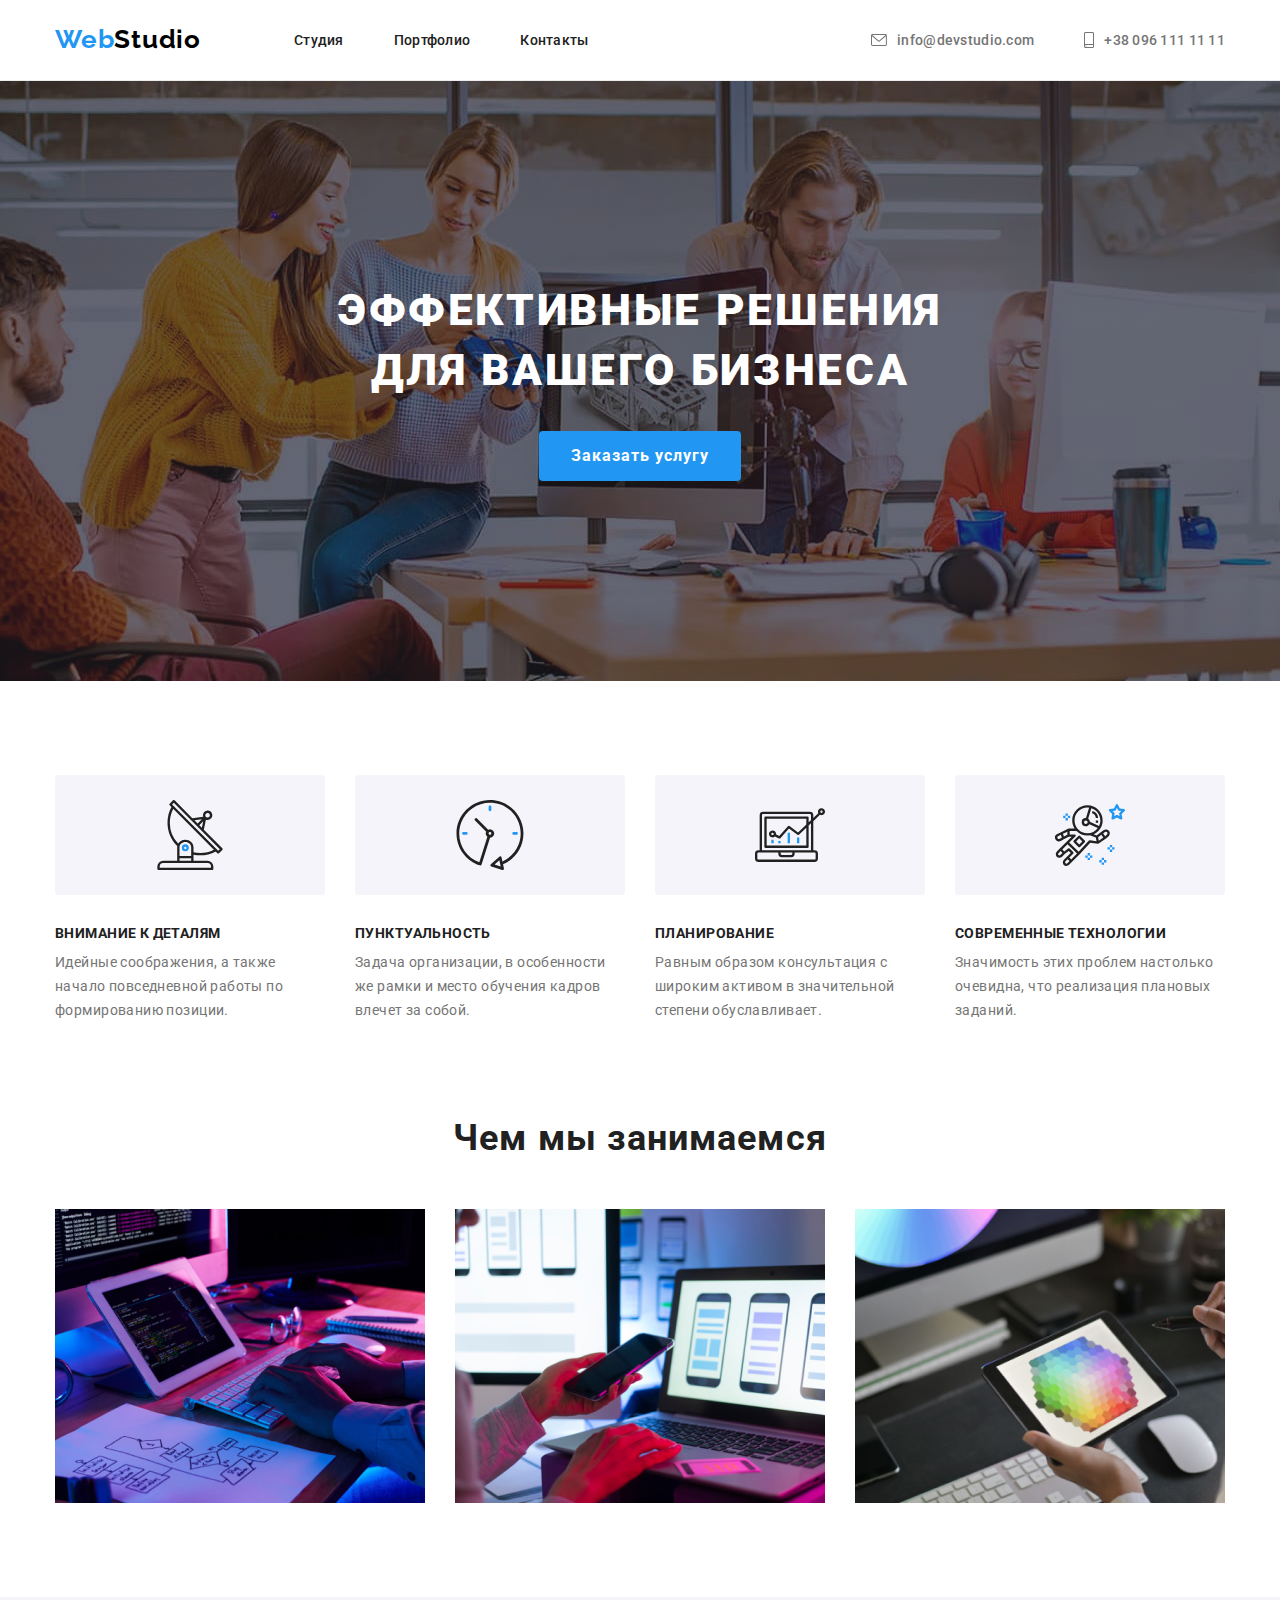
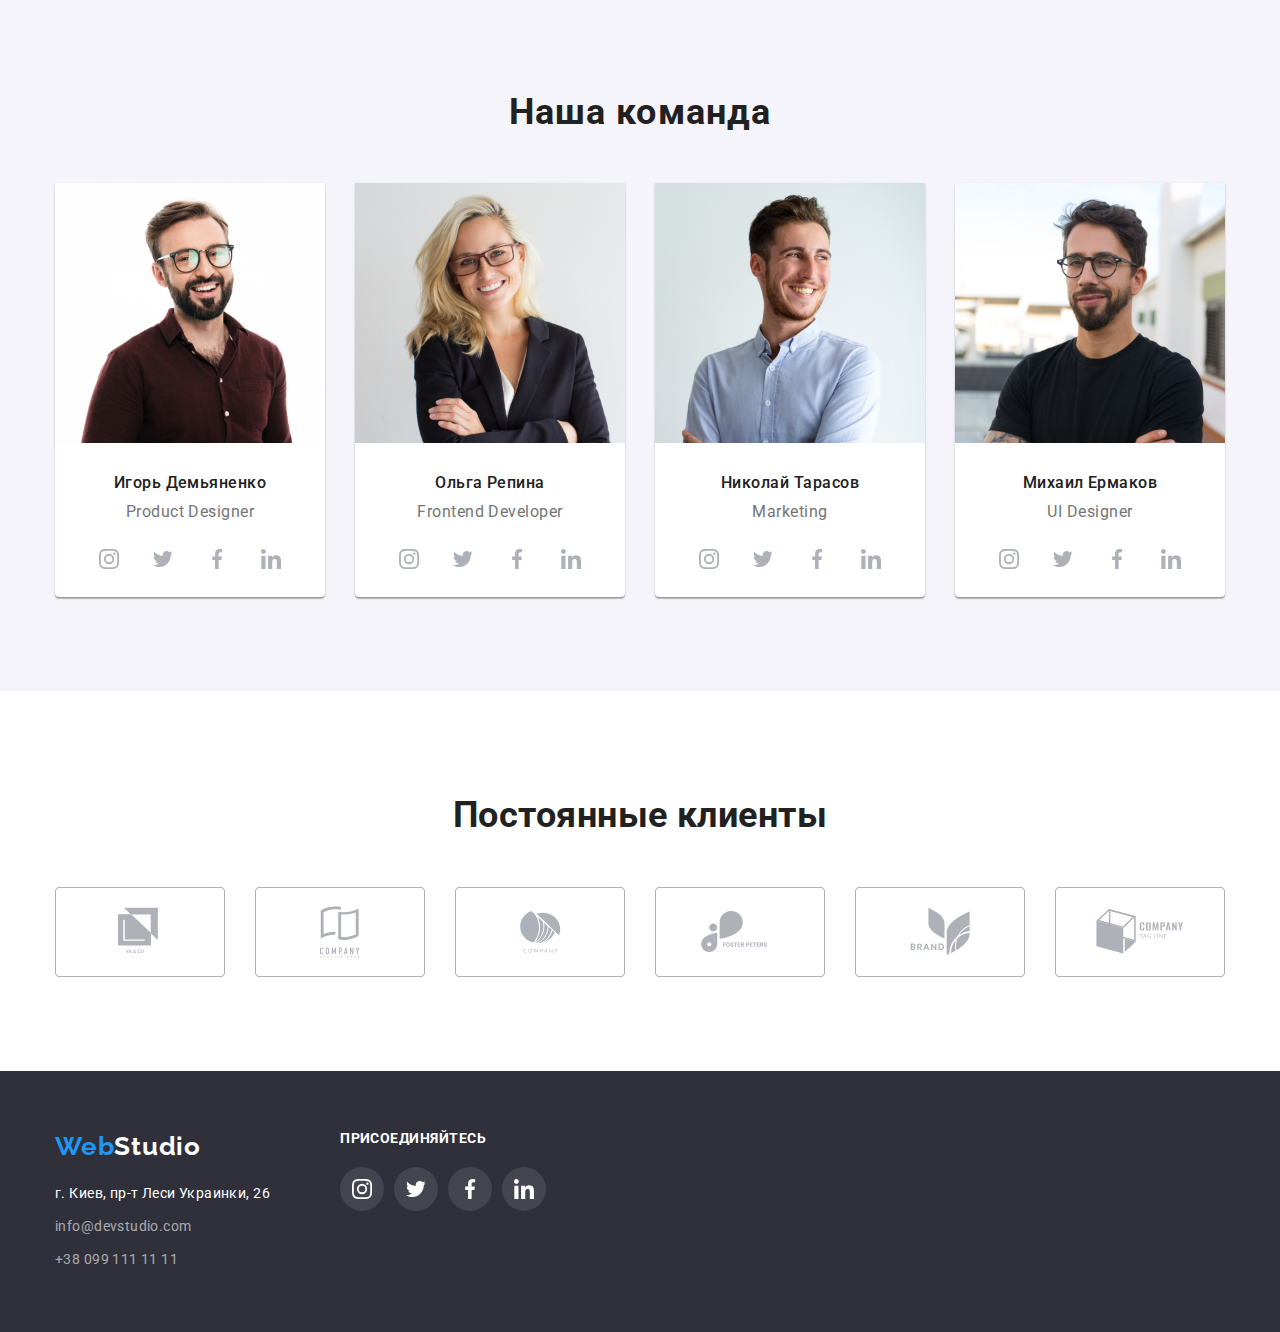
==== index.html @ 78720790 "копирует дз" ====
<!DOCTYPE html>
<html lang="ru">

<head>
    <meta charset="UTF-8">
    <meta name="viewport" content="width=device-width, initial-scale=1.0">
    <title>WebStudio</title>
    <link rel="stylesheet" href="https://cdnjs.cloudflare.com/ajax/libs/modern-normalize/1.0.0/modern-normalize.min.css"
        integrity="sha512-ISS7cAi1PEhQ8jnbJpJZMd29NlhNj4AWYyLOSp2CE/CsHxTCu+r+t0D2yoJudVrd0/8fTVPUVDzY5Tvli75u/g=="
        crossorigin="anonymous" />
    <link rel="preconnect" href="https://fonts.gstatic.com">
    <link
        href="https://fonts.googleapis.com/css2?family=Raleway:wght@700&family=Roboto:wght@400;500;700;900&display=swap"
        rel="stylesheet">
    <link rel="stylesheet" href="https://cdnjs.cloudflare.com/ajax/libs/modern-normalize/1.0.0/modern-normalize.min.css" />
    <link rel="stylesheet" href="./css/styles.css">
</head>

<body>
    <header class="header">
        <div class="container">
            <nav class="navigation">
                <a class="heder-logo-text" href="./index.html" lang="en">Web<span class="logo-black">Studio</span></a>
                    <ul class="navigation-list">
                        <li class="navigation-list-item">
                            <a class="navigation-list-link" href="./index.html">Студия</a>
                        </li>
                        <li class="navigation-list-item">
                            <a class="navigation-list-link" href="./portfolio.html">Портфолио</a>
                        </li>
                        <li class="navigation-list-item">
                            <a class="navigation-list-link" href="#">Контакты</a>
                        </li>
                    </ul>
            </nav>
                <address class="address">
                    <a class="adress-mail-link" href="mailto:info@devstudio.com">
                        <svg class="info-icon-mail"><use href="./img/sprite.svg#icon-mail"></use></svg>info@devstudio.com
                    </a>

                    <a class="adress-phone-link" href="tel:+380961111111">
                        <svg class="info-icon-phone"><use href="./img/sprite.svg#icon-phone"></use></svg>+38 096 111 11 11
                    </a>
                </address>
        </div>
    </header>

    <main>
        <!--HERO-->
        <div>
            <section class="hero">
                <div class="main-hero">
                    <h1 class="main-hero-title">Эффективные решения<br>для вашего бизнеса</h1>
                    <button class="main-hero-modal-btn" type="button">Заказать услугу</button>
                </div>
            </section>
        </div>
        <!--Basic tricks-->
        <section class="basic-tricks">
            <div class="container">                                                           
                <ul class="basic-tricks-list">
                    <li class="basic-tricks-item ">
                        <div class="icon-division">
                            <svg width="70" height="70" class="icon-svg">
                                <use href="./img/sprite.svg#icon-antenna"></use>
                            </svg>
                        </div>                                   
                        <h3 class="basic-tricks-title">Внимание к деталям</h3>
                        <p class="basic-tricks-text">Идейные соображения, а также начало повседневной работы по формированию позиции.</p>
                    </li>
                    <li class="basic-tricks-item">
                        <div class="icon-division">
                            <svg width="70" height="70" class="icon-svg">
                                <use href="./img/sprite.svg#icon-clock"></use>
                            </svg>
                        </div>
                        <h3 class="basic-tricks-title">Пунктуальность</h3>
                        <p class="basic-tricks-text">Задача организации, в особенности же рамки и место обучения кадров влечет за собой.</p>
                    </li>
                    <li class="basic-tricks-item">
                        <div class="icon-division">
                            <svg width="70" height="70" class="icon-svg">
                                <use href="./img/sprite.svg#icon-diagram"></use>
                            </svg>
                        </div>
                        <h3 class="basic-tricks-title">Планирование</h3>
                        <p class="basic-tricks-text">Равным образом консультация с широким активом в значительной степени обуславливает.</p>
                    </li>
                    <li class="basic-tricks-item">
                        <div class="icon-division">
                            <svg width="70" height="70" class="icon-svg">
                                <use href="./img/sprite.svg#icon-astronaut"></use>
                            </svg>
                        </div>
                        <h3 class="basic-tricks-title">Современные технологии</h3>
                        <p class="basic-tricks-text">Значимость этих проблем настолько очевидна, что реализация плановых заданий.</p>
                    </li>
                </ul>
            </div>
        </section>

        <!--What we do-->
        <section class="what-we-do">
            <div class="container">
                <h2 class="what-we-do-title">Чем мы занимаемся</h2>
                <ul class="what-we-do-list">
                    <li class="what-we-do-img">
                        <a href="" target="blank">
                            <img src="./what-we-do/img.jpg" alt="Верстает" width="370" height="294">
                        </a>
                    </li>
                    <li class="what-we-do-img">
                        <a href="" target="blank">
                            <img src="./what-we-do/img-1.jpg" alt="Тестирует" width="370" height="294">
                        </a>
                    </li>
                    <li class="what-we-do-img">
                        <a href="" target="blank">
                            <img src="./what-we-do/img-2.jpg" alt="Усовершенствует" width="370" height="294">
                        </a>
                    </li>
                </ul>
            </div>
        </section>

        <!--our team-->
        <section class="our-team">
            <div class="container">
                <h2 class="our-team-title">Наша команда</h2>
                <ul class="our-team-list">
                    <li class="our-team-photo">
                        <a href="" class="team-link">
                            <img src="./team/img.jpg" alt="Игорь Демьяненко" width="270" height="260">
                            <h3 class="our-team-photo-title">Игорь Демьяненко</h3>
                            <p class="our-team-text" lang="en">Product Designer</p>
                            <ul class="social-list">
                                <li class="social-item">
                                    <a href="" class="link-network">
                                        <svg class="icon-network">
                                            <use href="./img/sprite.svg#icon-instagram"></use>
                                        </svg>
                                    </a>
                                </li>
                                <li class="social-item">
                                    <a href="" class="link-network">
                                        <svg class="icon-network">
                                            <use href="./img/sprite.svg#icon-twitter"></use>
                                        </svg>
                                    </a>
                                </li>
                                <li class="social-item">
                                    <a href="" class="link-network">
                                        <svg class="icon-network">
                                            <use href="./img/sprite.svg#icon-facebook"></use>
                                        </svg>
                                    </a>
                                </li>
                                <li class="social-item">
                                    <a href="" class="link-network">
                                        <svg class="icon-network">
                                            <use href="./img/sprite.svg#icon-linkedin"></use>
                                        </svg>
                                    </a>
                                </li>
                            </ul>
                        </a>
                                                               
                    <li class="our-team-photo">
                        <a href="" class="team-link">
                            <img src="./team/img-1.jpg" alt="Ольга Репина" width="270" height="260">
                            <h3 class="our-team-photo-title">Ольга Репина</h3>
                            <p class="our-team-text" lang="en">Frontend Developer</p>
                            <ul class="social-list">
                                <li class="social-item">
                                    <a href="" class="link-network">
                                        <svg class="icon-network">
                                            <use href="./img/sprite.svg#icon-instagram"></use>
                                        </svg>
                                    </a>
                                </li>
                                <li class="social-item">
                                    <a href="" class="link-network">
                                        <svg class="icon-network">
                                            <use href="./img/sprite.svg#icon-twitter"></use>
                                        </svg>
                                    </a>
                                </li>
                                <li class="social-item">
                                    <a href="" class="link-network">
                                        <svg class="icon-network">
                                            <use href="./img/sprite.svg#icon-facebook"></use>
                                        </svg>
                                    </a>
                                </li>
                                <li class="social-item">
                                    <a href="" class="link-network">
                                        <svg class="icon-network">
                                            <use href="./img/sprite.svg#icon-linkedin"></use>
                                        </svg>
                                    </a>
                                </li>
                            </ul>
                    <li class="our-team-photo">
                        <a href="" class="team-link">
                            <img src="./team/img-2.jpg" alt="Николай Тарасов" width="270" height="260">
                            <h3 class="our-team-photo-title">Николай Тарасов</h3>
                            <p class="our-team-text" lang="en">Marketing</p>
                            <ul class="social-list">
                                <li class="social-item">
                                    <a href="" class="link-network">
                                        <svg class="icon-network">
                                            <use href="./img/sprite.svg#icon-instagram"></use>
                                        </svg>
                                    </a>
                                </li>
                                <li class="social-item">
                                    <a href="" class="link-network">
                                        <svg class="icon-network">
                                            <use href="./img/sprite.svg#icon-twitter"></use>
                                        </svg>
                                    </a>
                                </li>
                                <li class="social-item">
                                    <a href="" class="link-network">
                                        <svg class="icon-network">
                                            <use href="./img/sprite.svg#icon-facebook"></use>
                                        </svg>
                                    </a>
                                </li>
                                <li class="social-item">
                                    <a href="" class="link-network">
                                        <svg class="icon-network">
                                            <use href="./img/sprite.svg#icon-linkedin"></use>
                                        </svg>
                                    </a>
                                </li>
                            </ul>
                    <li class="our-team-photo">
                        <a href="" class="team-link">
                            <img src="./team/img-3.jpg" alt="Михаил Ермаков" width="270" height="260">
                            <h3 class="our-team-photo-title">Михаил Ермаков</h3>
                            <p class="our-team-text" lang="en">UI Designer</p>
                            <ul class="social-list">
                                <li class="social-item">
                                    <a href="" class="link-network">
                                        <svg class="icon-network">
                                            <use href="./img/sprite.svg#icon-instagram"></use>
                                        </svg>
                                    </a>
                                </li>
                                <li class="social-item">
                                    <a href="" class="link-network">
                                        <svg class="icon-network">
                                            <use href="./img/sprite.svg#icon-twitter"></use>
                                        </svg>
                                    </a>
                                </li>
                                <li class="social-item">
                                    <a href="" class="link-network">
                                        <svg class="icon-network">
                                            <use href="./img/sprite.svg#icon-facebook"></use>
                                        </svg>
                                    </a>
                                </li>
                                <li class="social-item">
                                    <a href="" class="link-network">
                                        <svg class="icon-network">
                                            <use href="./img/sprite.svg#icon-linkedin"></use>
                                        </svg>
                                    </a>
                                </li>
                            </ul>
                        </a>
                    </li>
                </ul>
            </div>
        </section>

        <!--clients-->

            <section class="clients">
                <div class="container">
                    <h2 class="team-title">Постоянные клиенты</h2>
                    <ul class="list-clients">
                        <li class="item-clients">
                            <a href="#" class="link-clients">
                                <svg width="44" height="50" class="icon-clients">
                                    <use href="./img/sprite.svg#icon-logo-ya-co"></use>
                                </svg>
                            </a>
                        </li>
                        <li class="item-clients">
                            <a href="#" class="link-clients">
                                <svg width="40" height="52" class="icon-clients">
                                    <use href="./img/sprite.svg#icon-logo-tagline-here"></use>
                                </svg>
                            </a>
                        </li>
                        <li class="item-clients">
                            <a href="#" class="link-clients">
                                <svg width="41" height="42" class="icon-clients">
                                    <use href="./img/sprite.svg#icon-logo-company"></use>
                                </svg>
                            </a>
                        </li>
                        <li class="item-clients">
                            <a href="#" class="link-clients">
                                <svg width="79" height="42" class="icon-clients">
                                    <use href="./img/sprite.svg#icon-logo-foster"></use>
                                </svg>
                            </a>
                        </li>
                        <li class="item-clients">
                            <a href="#" class="link-clients">
                                <svg width="60" height="47" class="icon-clients">
                                    <use href="./img/sprite.svg#icon-logo-brend"></use>
                                </svg>
                            </a>
                        </li>
                        <li class="item-clients">
                            <a href="#" class="link-clients">
                                <svg width="88" height="45" class="icon-clients">
                                    <use href="./img/sprite.svg#icon-logo-company-tige"></use>
                                </svg>
                            </a>
                        </li>
                    </ul>
                </div>
            </section>
    </main>

    <footer class="footer">
        <div class="container">
            <div class="footer-container">
                <a class="footer-logo-text" href="./index.html" lang="en">Web<span class="footer-logo-white">Studio</span></a>
                <ul class="footer-list">
                    <li class="footer-list-item">
                        <a class="footer-map" href="https://goo.gl/maps/Ar7S7timAM4m2ztU9" target="_blank">г. Киев, пр-т Леси Украинки, 26</a>
                    </li>
                    <li class="footer-list-item">
                        <a class="footer-mail" href="mailto:info@devstudio.com">info@devstudio.com</a>
                    </li>
                    <li class="footer-list-item">
                        <a class="footer-phone" href="tel:+380991111111">+38 099 111 11 11</a>
                    </li>
                </ul>
            </div>
            <div class="join">
                <p class="join-title">присоединяйтесь</p>
                <ul class="list-join">
                    <li class="item-join">
                        <a href="#" class="link-join">
                            <svg width="20" height="20" class="join-network">
                                <use href="./img/sprite.svg#icon-instagram"></use>
                            </svg>
                        </a>
                    </li>
                    <li class="item-join">
                        <a href="#" class="link-join">
                            <svg width="20" height="20" class="join-network">
                                <use href="./img/sprite.svg#icon-twitter"></use>
                            </svg>
                        </a>
                    </li>
                    <li class="item-join">
                        <a href="#" class="link-join">
                            <svg width="20" height="20" class="join-network">
                                <use href="./img/sprite.svg#icon-facebook"></use>
                            </svg>
                        </a>
                    </li>
                    <li class="item-join">
                        <a href="#" class="link-join">
                            <svg width="20" height="20" class="join-network">
                                <use href="./img/sprite.svg#icon-linkedin"></use>
                            </svg>
                        </a>
                    </li>
                </ul>
            </div> 
        </div>
                  
        
    </footer>
</body>

</html>
---- css/styles.css ----
/* основной цвет заголовков | color: #212121; */
/* масивный текст | color: #757575; */
/* белый цвет (фон,герой) | color: #ffffff; */
/* цвет ссылок | color: #2196f3; */
/* footer color: #2f303a; */
/* our team (фон) | background: #f5f4fa */

html {
  box-sizing: border-box;
}

* {
  margin: 0;
  padding: 0;
  box-sizing: border-box;
}

*,
*::before,
*::after {
  box-sizing: inherit;
}

:root {
  --main-color-titles-color: #212121;
  --massive-text-color: #757575;
  --title-text-color: #2f303a;
  --color-forces-color: #2196f3;
  --white-bg-color: #ffffff;
  --footer-background-color: #2f303a;
  --our-team: #f5f4fa;
  --main-letter-spacing: 0.03em;
  --frame-portfolio-photo: #eeeeee;
}

:visited {
  color: inherit;
}
/* COMMON */

h1,
h2,
h3,
h4,
h5,
h6 {
  margin: 0;
}

ul,
li {
  margin: 0;
  padding: 0;
}

img {
  display: block;
}

li {
  list-style: none;
}
p {
  list-style: none;
  margin: 0;
  padding: 0;
}
a {
  text-decoration: none;
}

link,
button {
  cursor: pointer;
}

body {
  font-family: 'Roboto', sans-serif;
  letter-spacing: var(--main-letter-spacing);
  color: var(--massive-text-color);
  background-color: var(--white-bg-color);
}

section {
  display: block;
}

.header .container {
  display: flex;
  align-items: center;
}

.header {
  border-bottom-width: 1px;
  border-bottom-style: solid;
  border-bottom-color: #ececec;
}

.navigation-list {
  display: flex;
  align-items: center;
  justify-content: space-between;
}

.container {
  width: 1200px;
  margin: auto;
  padding-left: 15px;
  padding-right: 15px;
}

/* основное лого */

.logo-black {
  color: black;
}

.heder-logo-text {
  padding-top: 24px;
  padding-bottom: 25px;
  margin-right: 93px;
  font-family: 'Raleway', sans-serif;
  font-weight: bold;
  font-size: 26px;
  line-height: 1.192;
  /* identical to box height */
  letter-spacing: 0.03em;
  color: #2196f3;
}

.navigation {
  display: flex;
}

.navigation {
  padding: 0;
  margin: 0;
}

.navigation-list {
  padding: 0;
}

.navigation-list-item {
  display: flex;
  margin-right: 93px;
}

.navigation-lis-item:last-child {
  margin-right: 0;
}

.navigation-list-item:not(:last-child) {
  margin-right: 50px;
}

.navigation-list-link {
  text-decoration: none;
  display: block;
  padding-bottom: 32px;
  padding-top: 32px;
}

.navigation-list-link {
  font-weight: 500;
  font-size: 14px;
  line-height: 1.143;
  letter-spacing: 0.02em;
  color: #212121;
}

.navigation-list-link:hover,
.navigation-list-link:focus {
  color: #2196f3;
}

.adress {
  display: flex;
  align-items: center;
  list-style: none;
  margin-left: auto;
  justify-content: center;
}

address {
  display: flex;
  font-style: normal;
  margin-left: auto;
}

.adress-mail-link {
  margin-right: 50px;
}

.adress .adress-mail-link + .adress-phone-link {
  margin-left: 50px;
}

.adress-mail-link,
.adress-phone-link {
  text-decoration: none;
  display: flex;
  padding-top: 32px;
  padding-bottom: 32px;
  justify-content: center;
  align-items: center;
}

.adress-mail-link {
  font-family: 'Roboto';
  font-style: normal;
  font-weight: 500;
  font-size: 14px;
  line-height: 1.142;
  letter-spacing: 0.02em;
  color: #757575;
}

.adress-mail-link:hover,
.adress-mail-link:focus {
  color: #2196f3;
}

.adress-phone-link {
  font-family: 'Roboto';
  font-style: normal;
  font-weight: 500;
  font-size: 14px;
  line-height: 1.143;
  letter-spacing: 0.02em;
  color: #757575;
}

.adress-phone-link:hover,
.adress-phone-link:focus {
  color: #2196f3;
}

/*SVG*/
.info-icon-mail {
  width: 16px;
  height: 12px;
}

.info-icon-mail {
  margin-right: 10px;
  fill: currentColor;
}

.info-icon-phone {
  width: 10px;
  height: 16px;
}

.info-icon-phone {
  margin-right: 10px;
  fill: currentColor;
}

/* Hero */

.hero {
  background-color: #2f303a;
  text-align: center;
  padding-top: 200px;
  padding-bottom: 200px;

  background-image: linear-gradient(
      to right,
      rgba(47, 48, 58, 0.4),
      rgba(47, 48, 58, 0.4)
    ),
    url(../img/background.jpg);

  background-size: cover;
  background-repeat: no-repeat;
  background-position: center;
  max-width: 1600px;
  max-height: 600px;
}

.main-hero-modal-btn {
  font-weight: bold;
  font-size: 16px;
  line-height: 1.875;
  letter-spacing: 0.06em;
  color: #ffffff;
  background: #2196f3;

  padding: 10px 32px;
  text-align: center;
  margin: 0 auto;

  border-radius: 4px;
  border: none;
}

.main-hero-title {
  font-weight: 900;
  font-size: 44px;
  line-height: 1.363;

  letter-spacing: 0.06em;
  text-transform: uppercase;
  color: #ffffff;

  margin-top: 0;
  margin-bottom: 30px;
}

/*SVG Студия Basic*/
.basic-tricks-item {
  min-width: 270px;
}

.icon-division {
  content: '';
  display: flex;
  width: 270px;
  height: 120px;
  align-items: center;
  justify-content: center;
  background-color: #f5f4fa;
  margin-bottom: 30px;
  border-radius: 4px;
}

.icom-svg {
  width: 70px;
  height: 70px;
}

/* basic triks Студия */

.basic-tricks {
  padding-top: 94px;
  padding-bottom: 94px;
}

.basic-tricks p {
  margin-top: 0px;
  margin-bottom: 0px;
}

.basic-tricks h3 {
  margin-top: 0px;
  margin-bottom: 10px;
}

.basic-tricks-list {
  display: flex;
}

.basic-tricks .basic-tricks-item + .basic-tricks-item {
  margin-left: 30px;
}

.basic-tricks-title {
  font-weight: bold;
  font-size: 14px;
  line-height: 1.143;
  letter-spacing: 0.03em;
  text-transform: uppercase;
  color: #212121;
}

.basic-tricks-text {
  font-weight: normal;
  font-size: 14px;
  line-height: 1.714;
  letter-spacing: 0.03em;
  color: #757575;
}

/* what we do -  Студия */

.what-we-do {
  padding-bottom: 94px;
}

.what-we-do-list {
  display: flex;
}

.what-we-do-img {
  margin: 0px;
}

.what-we-do-list .what-we-do-img + .what-we-do-img {
  margin-left: 30px;
}

.what-we-do-title {
  font-weight: bold;
  font-size: 36px;
  line-height: 1.167;
  text-align: center;
  letter-spacing: 0.03em;
  color: #212121;
  margin-bottom: 50px;
}

/* Navigation - кнопки меню в портфолио */

.nav-title + .nav-title {
  margin-left: 8px;
}

.portfolio-navigation-list-item:not(:last-child) {
  margin-right: 8px;
}

.portfolio-link {
  display: block;
  margin-right: 0;
  /* outline: 1px solid #eeeeee; */
}

.portfolio-link:hover,
.portfolio-link:focus {
  box-shadow: 0px 1px 1px rgba(0, 0, 0, 0.12), 0px 4px 4px rgba(0, 0, 0, 0.06),
    1px 4px 6px rgba(0, 0, 0, 0.16);
}

.nav-title {
  font-weight: 500;
  font-size: 16px;
  line-height: 1.625;
  text-align: center;
  letter-spacing: 0.03em;
  color: #212121;
  background: #f5f4fa;

  border-radius: 4px;
  outline: none;
  border: none;

  padding: 6px 22px;
}

.nav-title:hover,
.nav-title:focus {
  background-color: #2196f3;
  color: #ffffff;
  box-shadow: 0px 3px 1px rgba(0, 0, 0, 0.1), 0px 1px 2px rgba(0, 0, 0, 0.08),
    0px 2px 2px rgba(0, 0, 0, 0.12);
}

/* our team - Студия*/

.what-we-do h2,
.our-team h2 {
  margin-top: 0px;
  margin-bottom: 50px;
}

.what-we-do img,
.our-team img,
.portfolio-navigation img {
  display: block;
}

.portfolio-navigation {
  padding-top: 94px;
  padding-bottom: 94px;
}

.portfolio-navigation-list,
.portfolio {
  display: flex;
  justify-content: center;
  list-style: none;
  margin-bottom: 50px;
}

.portfolio-link {
  text-decoration: none;
  cursor: pointer;
}

/* Teamwork - Командная робота */

ul.teamwork-list {
  margin: -15px;
  padding: 0px;
}

.teamwork-list {
  display: flex;
  flex-wrap: wrap;
  margin: -15px;
}

.container-portfolio {
  padding: 20px 24px;
  border: 1px solid #eeeeee;
  border-style: none solid solid;
}

.teamwork-list-item {
  width: 370px;
  margin: 15px;

  background-color: var(--white-bg-color);
}

.teamwork-list-item:nth-last-child(-n + 3) {
  margin-bottom: 30px;
}

.teamwork-list-title {
  margin-top: 0px;
  margin-bottom: 4px;

  font-weight: bold;
  font-size: 18px;
  line-height: 2;
  letter-spacing: 0.06em;
  color: #212121;
}

.teamwork-list-text {
  margin: 0px;

  font-weight: normal;
  font-size: 16px;
  line-height: 1.875;
  letter-spacing: 0.03em;
  color: #757575;
}

/*SVG- social-link-icon*/

.icon-network {
  width: 20px;
  height: 20px;
}

.social-list {
  display: flex;
  justify-content: center;
  margin-top: 16px;
  margin-bottom: 16px;
}

.social-item {
  width: 44px;
  height: 44px;
  border-radius: 50%;
}

.link-network {
  width: 100%;
  height: 100%;
  border-radius: 50%;
  display: flex;
  justify-content: center;
  align-items: center;
  fill: #afb1b8;
}

.social-item:not(:last-child) {
  margin-right: 10px;
}

.link-network:hover,
.link-network:focus {
  background-color: var(--color-forces-color);
}

.link-network:hover .icon-network,
.link-network:focus .icon-network {
  fill: #ffffff;
}

/* Our team */

.our-team-list {
  display: flex;
}

.our-team .our-team-photo + .our-team-photo {
  margin-left: 30px;
}

.our-team .our-team-photo {
  background-color: var(--white-bg-color);
  box-shadow: 0px 1px 3px rgba(0, 0, 0, 0.12), 0px 1px 1px rgba(0, 0, 0, 0.14),
    0px 2px 1px rgba(0, 0, 0, 0.2);
  border-radius: 0px 0px 4px 4px;
}

.our-team {
  margin-top: 0px;
  margin-bottom: 10px;
  text-align: center;
  background-color: var(--our-team);

  padding-top: 94px;
  padding-bottom: 94px;
}

.team-link {
  color: var(--main-color-titles-color);
  text-decoration: none;
}

.our-team h3 {
  font-weight: 500;
  font-size: 16px;
  line-height: 1.192;
  text-align: center;
}

.our-team-title {
  font-weight: bold;
  font-size: 36px;
  line-height: 1.167;
  text-align: center;
  letter-spacing: 0.03em;
  color: #212121;
}

.our-team-photo-title {
  font-weight: 500;
  font-size: 16px;
  line-height: 1.188;
  /* identical to box height */
  text-align: center;
  letter-spacing: 0.03em;
  color: #212121;
  margin-top: 0px;
  margin-bottom: 10px;
}

.our-team-text {
  font-weight: normal;
  font-size: 16px;
  line-height: 1.188;
  /* identical to box height */
  text-align: center;
  letter-spacing: 0.03em;
  color: #757575;

  margin-top: 0px;
  margin-bottom: 16px;
}

.our-team img {
  margin-top: 0px;
  margin-bottom: 30px;
}

.our-team {
  background: #f5f4fa;
}

/* ==========CLIENTS========= */

.clients .container {
  padding: 94px 0;
}

.team-title {
  display: block;
  margin-bottom: 50px;
  text-align: center;

  font-weight: 700;
  font-size: 36px;
  line-height: 1.16;
  color: #212121;
}

.team-list {
  display: flex;
}

/* SVG clienys imeges */

.list-clients {
  display: flex;
  justify-content: center;
}

.item-clients {
  width: 170px;
  height: 90px;
}

.item-clients:not(:last-child) {
  margin-right: 30px;
}

.link-clients {
  width: 100%;
  height: 100%;
  display: flex;
  border: 1px solid #afb1b8;
  border-radius: 4px;
  justify-content: center;
  align-items: center;
  fill: #afb1b8;
}

.link-clients:hover,
.link-clients:hover .icon-clients,
.link-clients:focus,
.link-clients:focus .icon-clients {
  fill: var(--color-forces-color);
  border-color: var(--color-forces-color);
}

/* футер лого */

.footer {
  background: #2f303a;
}
.footer {
  display: flex;
  padding-top: 60px;
  padding-bottom: 60px;
}

.footer .footer-logo-text {
  font-family: 'Raleway', sans-serif;
  font-weight: bold;
  font-size: 26px;
  line-height: 1.192;
  /* identical to box height */
  letter-spacing: 0.03em;
  color: #2196f3;

  margin-bottom: 20px;
  display: inline-block;
}

.footer-logo-white {
  color: #ffffff;
}

.footer-list {
  margin-left: auto;
}

.footer-mail {
  font-size: 14px;
  line-height: 1.714;
  letter-spacing: 0.03em;
  color: rgba(255, 255, 255, 0.6);
}

.footer-phone {
  font-size: 14px;
  line-height: 1.714;
  letter-spacing: 0.03em;
  color: rgba(255, 255, 255, 0.6);
}

.footer-map {
  font-family: 'Roboto';
  font-style: normal;
  font-weight: normal;
  font-size: 14px;
  line-height: 1.714;
  letter-spacing: 0.03em;
  color: #ffffff;
}

.footer-map:hover,
.footer-map:focus {
  color: #2196f3;
}

.footer-mail .footer-phone {
  font-family: 'Roboto';
  font-style: normal;
  font-weight: normal;
  font-size: 14px;
  line-height: 1.714;
  letter-spacing: 0.03em;
  color: rgba(255, 255, 255, 0.6);
}

.footer-mail:hover,
.footer-mail:focus,
.footer-phone:hover,
.footer-phone:focus {
  color: #2196f3;
}

.footer-list-item:not(:last-child) {
  margin-bottom: 9px;
}

.footer {
  display: flex;
}

.footer .container {
  display: flex;
}

.footer-container {
  padding-right: 70px;
  align-items: baseline;
}

.join {
  align-items: center;
  align-items: baseline;
}

/* join division */

.join-title {
  color: #ffffff;
  font-weight: 700;
  font-size: 14px;
  line-height: 1.14;
  text-transform: uppercase;
  margin-bottom: 20px;
  display: block;
}

/* svg imeges join */

.list-join {
  display: flex;
}

.item-join {
  width: 44px;
  height: 44px;
}

.link-join {
  width: 100%;
  height: 100%;
  border-radius: 50%;
  display: flex;
  background: rgba(255, 255, 255, 0.1);
  justify-content: center;
  align-items: center;
  fill: #ffffff;
}

.link-join:hover,
.link-join:focus {
  color: #ffffff;
  background: #2196f3;
}
.item-join:not(:last-child) {
  margin-right: 10px;
}
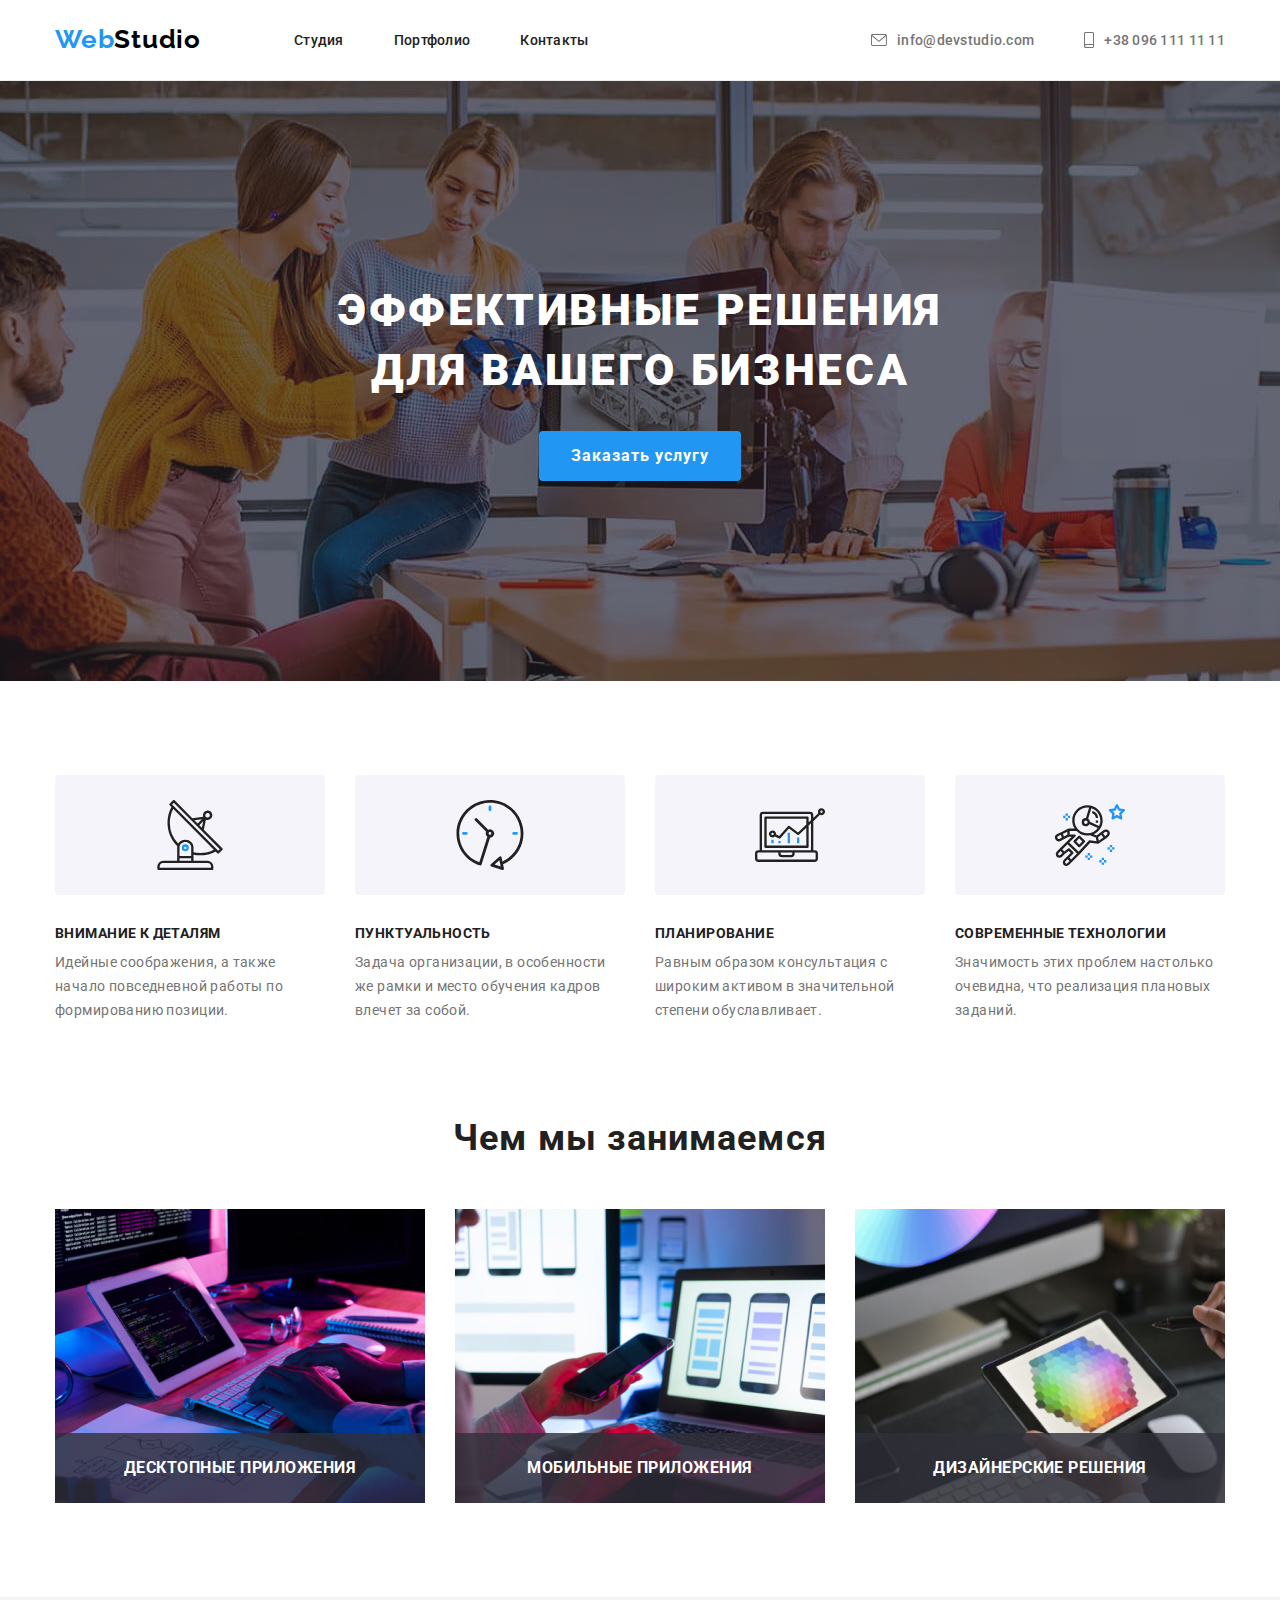
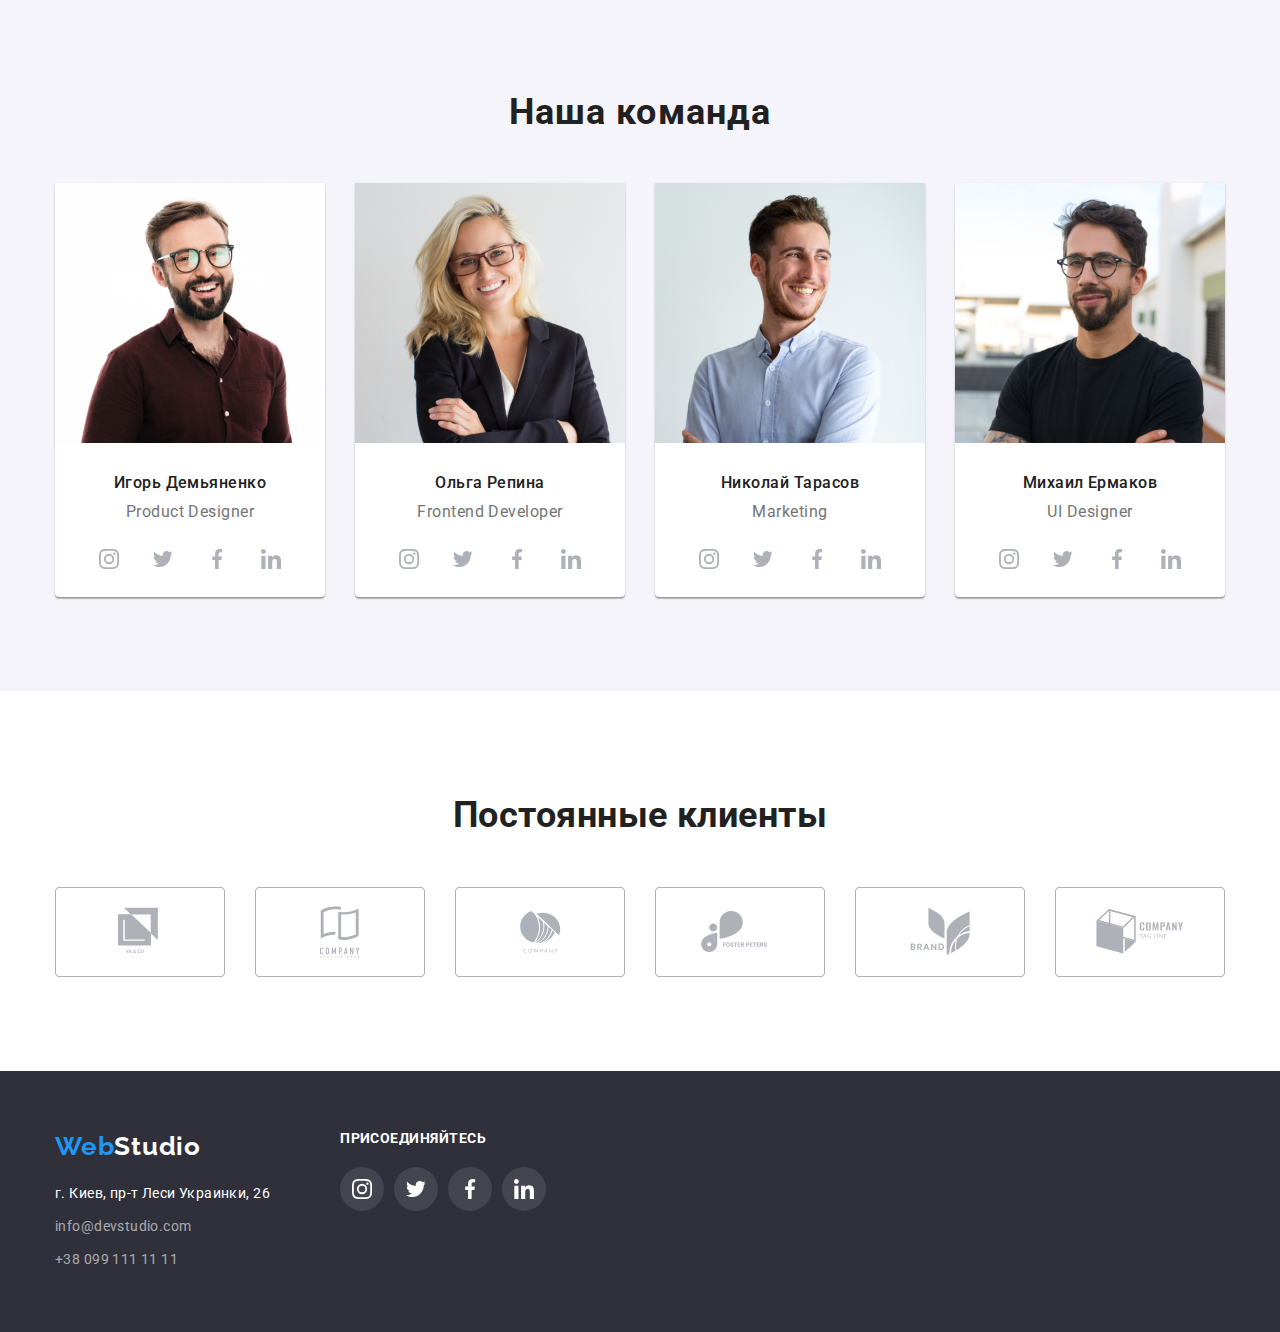
==== commit 92609995: "пешка" ====
--- a/index.html
+++ b/index.html
@@ -105,19 +105,24 @@
                 <h2 class="what-we-do-title">Чем мы занимаемся</h2>
                 <ul class="what-we-do-list">
                     <li class="what-we-do-img">
-                        <a href="" target="blank">
+                        <div class="img-examples">
                             <img src="./what-we-do/img.jpg" alt="Верстает" width="370" height="294">
-                        </a>
+                            <p class="img-examples-text">ДЕСКТОПНЫЕ ПРИЛОЖЕНИЯ</p>
+                        </div>
+                        
                     </li>
                     <li class="what-we-do-img">
-                        <a href="" target="blank">
+
+                        <div class="img-examples">
                             <img src="./what-we-do/img-1.jpg" alt="Тестирует" width="370" height="294">
-                        </a>
+                            <p class="img-examples-text">МОБИЛЬНЫЕ ПРИЛОЖЕНИЯ</p>
+                        </div>
                     </li>
                     <li class="what-we-do-img">
-                        <a href="" target="blank">
+                        <div class="img-examples">
                             <img src="./what-we-do/img-2.jpg" alt="Усовершенствует" width="370" height="294">
-                        </a>
+                            <p class="img-examples-text">ДИЗАЙНЕРСКИЕ РЕШЕНИЯ</p>
+                        </div>
                     </li>
                 </ul>
             </div>
--- a/css/styles.css
+++ b/css/styles.css
@@ -309,6 +309,7 @@
 }
 
 /*SVG Студия Basic*/
+
 .basic-tricks-item {
   min-width: 270px;
 }
@@ -386,6 +387,25 @@
   margin: 0px;
 }
 
+.img-examples-text {
+  display: flex;
+  height: 70px;
+  width: 100%;
+  align-items: center;
+  justify-content: center;
+  position: absolute;
+  bottom: 0%;
+  left: 0%;
+  background-color: rgba(47, 48, 58, 0.8);
+  /* padding: 27px 0px; */
+
+  font-weight: 700;
+  color: var(--white-bg-color);
+}
+
+.img-examples {
+  position: relative;
+}
 .what-we-do-list .what-we-do-img + .what-we-do-img {
   margin-left: 30px;
 }
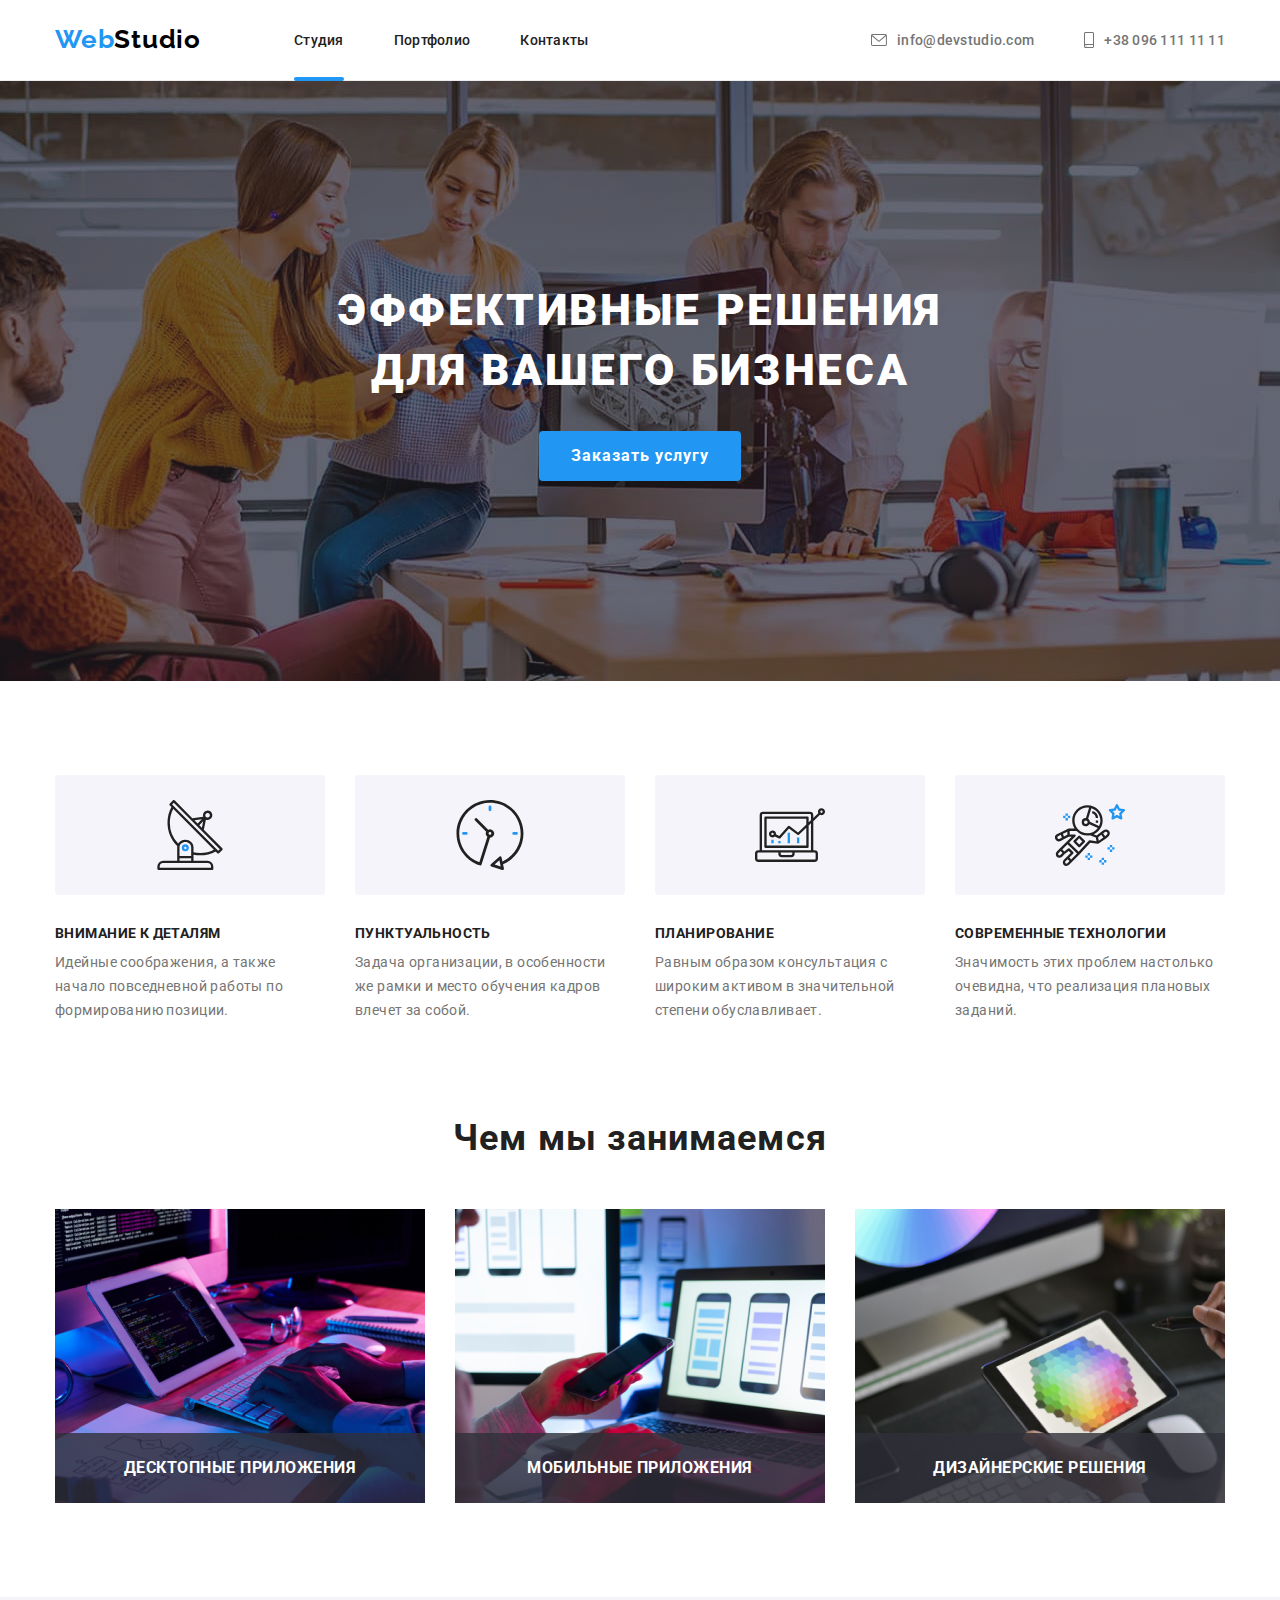
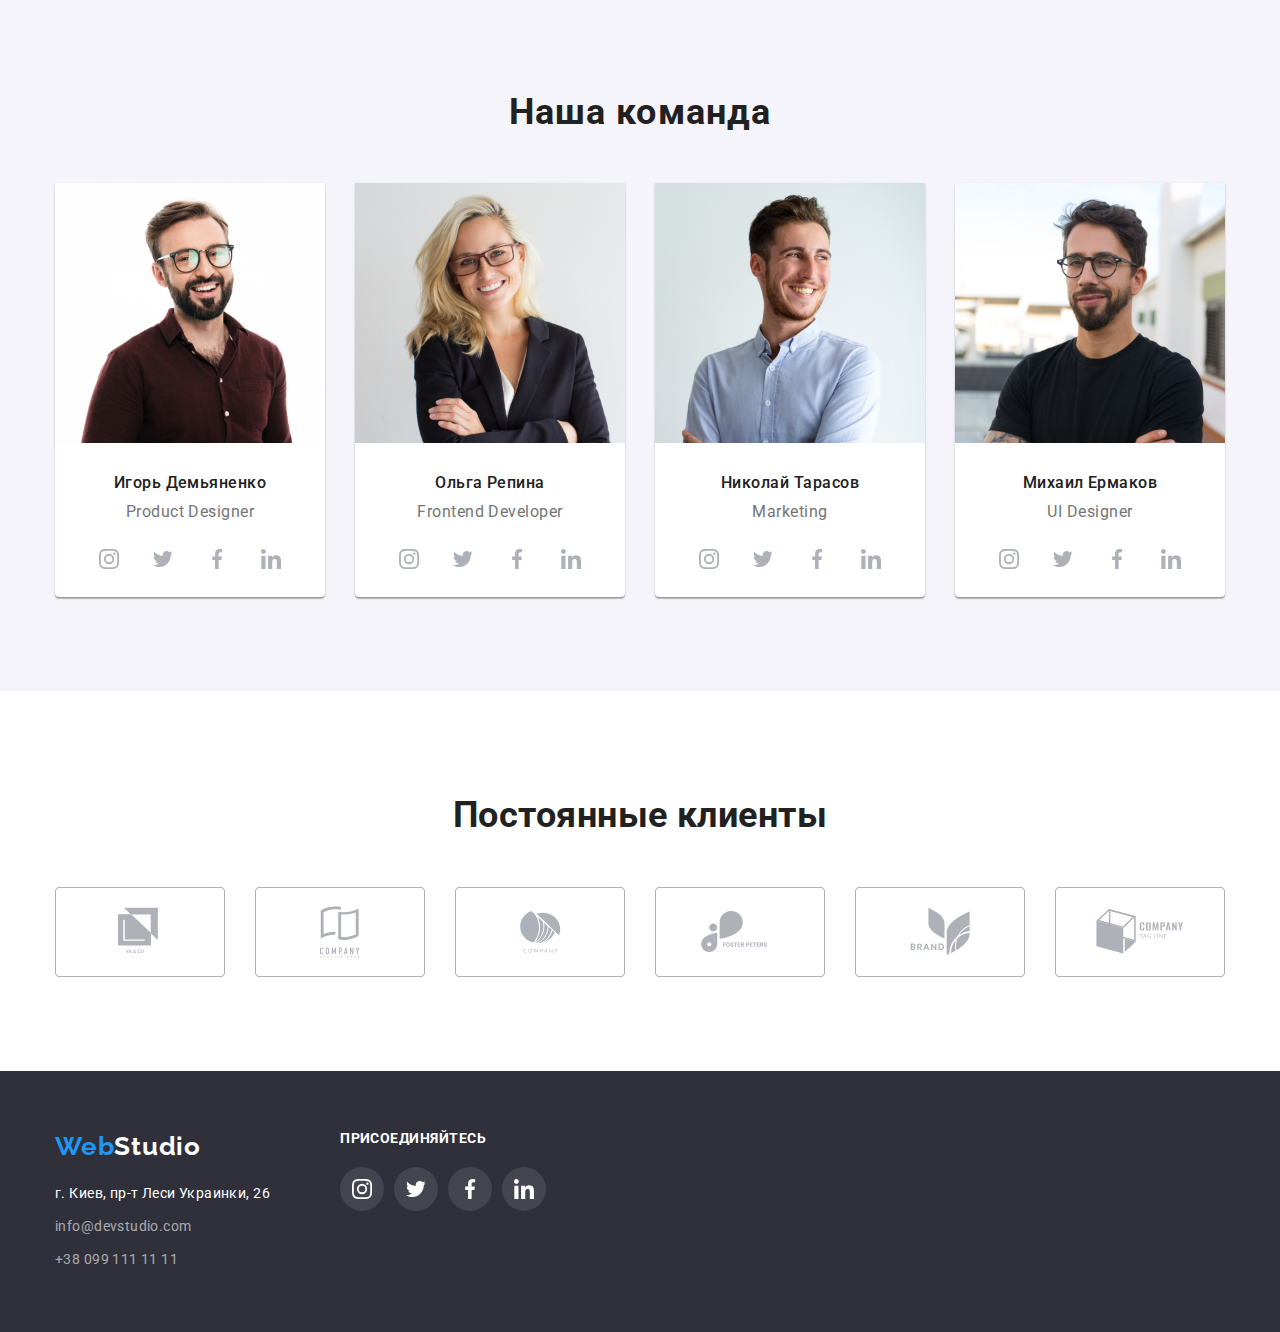
==== commit b5cb2223: "меню синяя линия" ====
--- a/index.html
+++ b/index.html
@@ -23,10 +23,10 @@
                 <a class="heder-logo-text" href="./index.html" lang="en">Web<span class="logo-black">Studio</span></a>
                     <ul class="navigation-list">
                         <li class="navigation-list-item">
-                            <a class="navigation-list-link" href="./index.html">Студия</a>
+                            <a class="navigation-list-link active-menu" href="./index.html">Студия</a>
                         </li>
                         <li class="navigation-list-item">
-                            <a class="navigation-list-link" href="./portfolio.html">Портфолио</a>
+                            <a class="navigation-list-link " href="./portfolio.html">Портфолио</a>
                         </li>
                         <li class="navigation-list-item">
                             <a class="navigation-list-link" href="#">Контакты</a>
--- a/css/styles.css
+++ b/css/styles.css
@@ -31,6 +31,7 @@
   --our-team: #f5f4fa;
   --main-letter-spacing: 0.03em;
   --frame-portfolio-photo: #eeeeee;
+  --transition-menu: color 250ms cubic-bezier(0.4, 0, 0.2, 1);
 }
 
 :visited {
@@ -174,6 +175,30 @@
   color: #2196f3;
 }
 
+.navigation-list-link {
+  display: block;
+  transition: var(--transition-menu);
+}
+
+
+.navigation-list-link {
+  position: relative; 
+ }
+ 
+ .active-menu:after {
+   content: "";
+   display: block;
+   position: absolute;
+   left: 0;
+   bottom: 0;
+   width: 100%;
+   height: 4px;
+   border-radius: 2px;
+   background-color: var(--color-forces-color);
+   outline: var(--color-forces-color);
+   margin-bottom: -1px;
+ }
+
 .adress {
   display: flex;
   align-items: center;
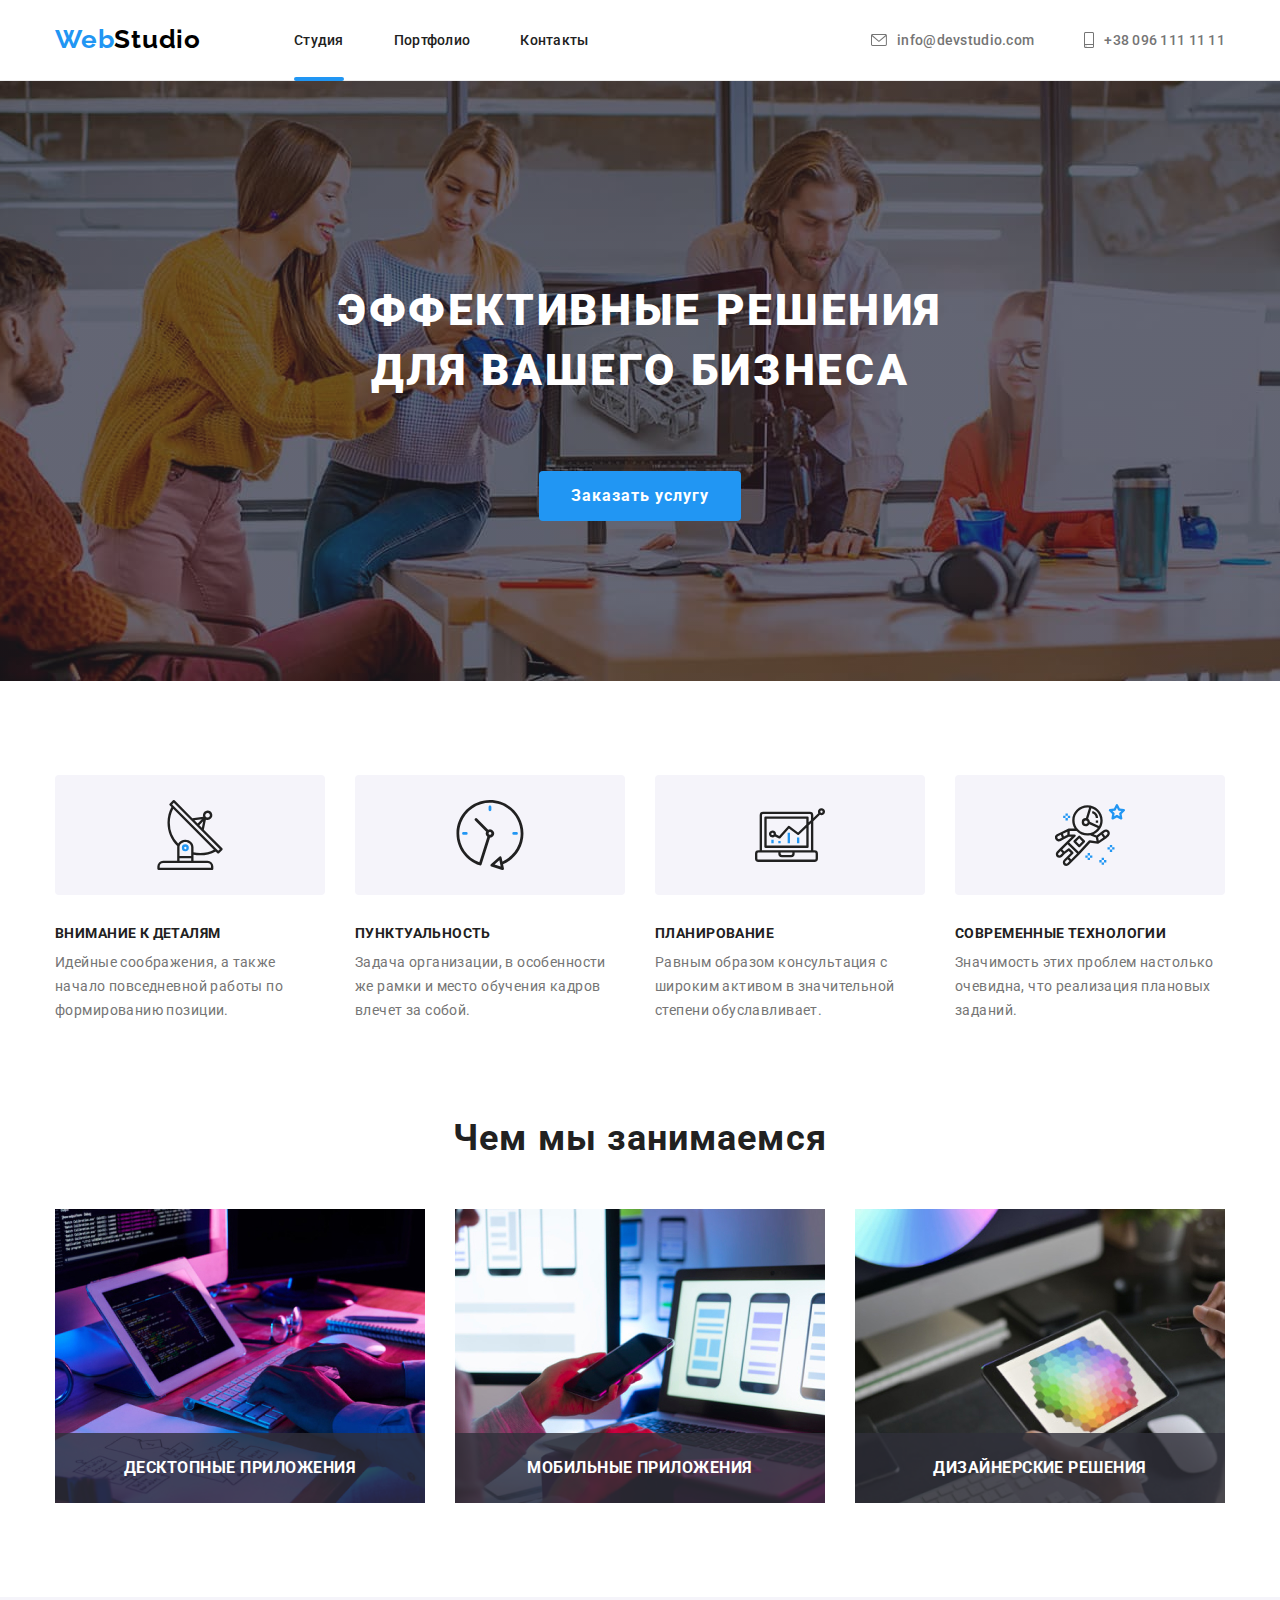
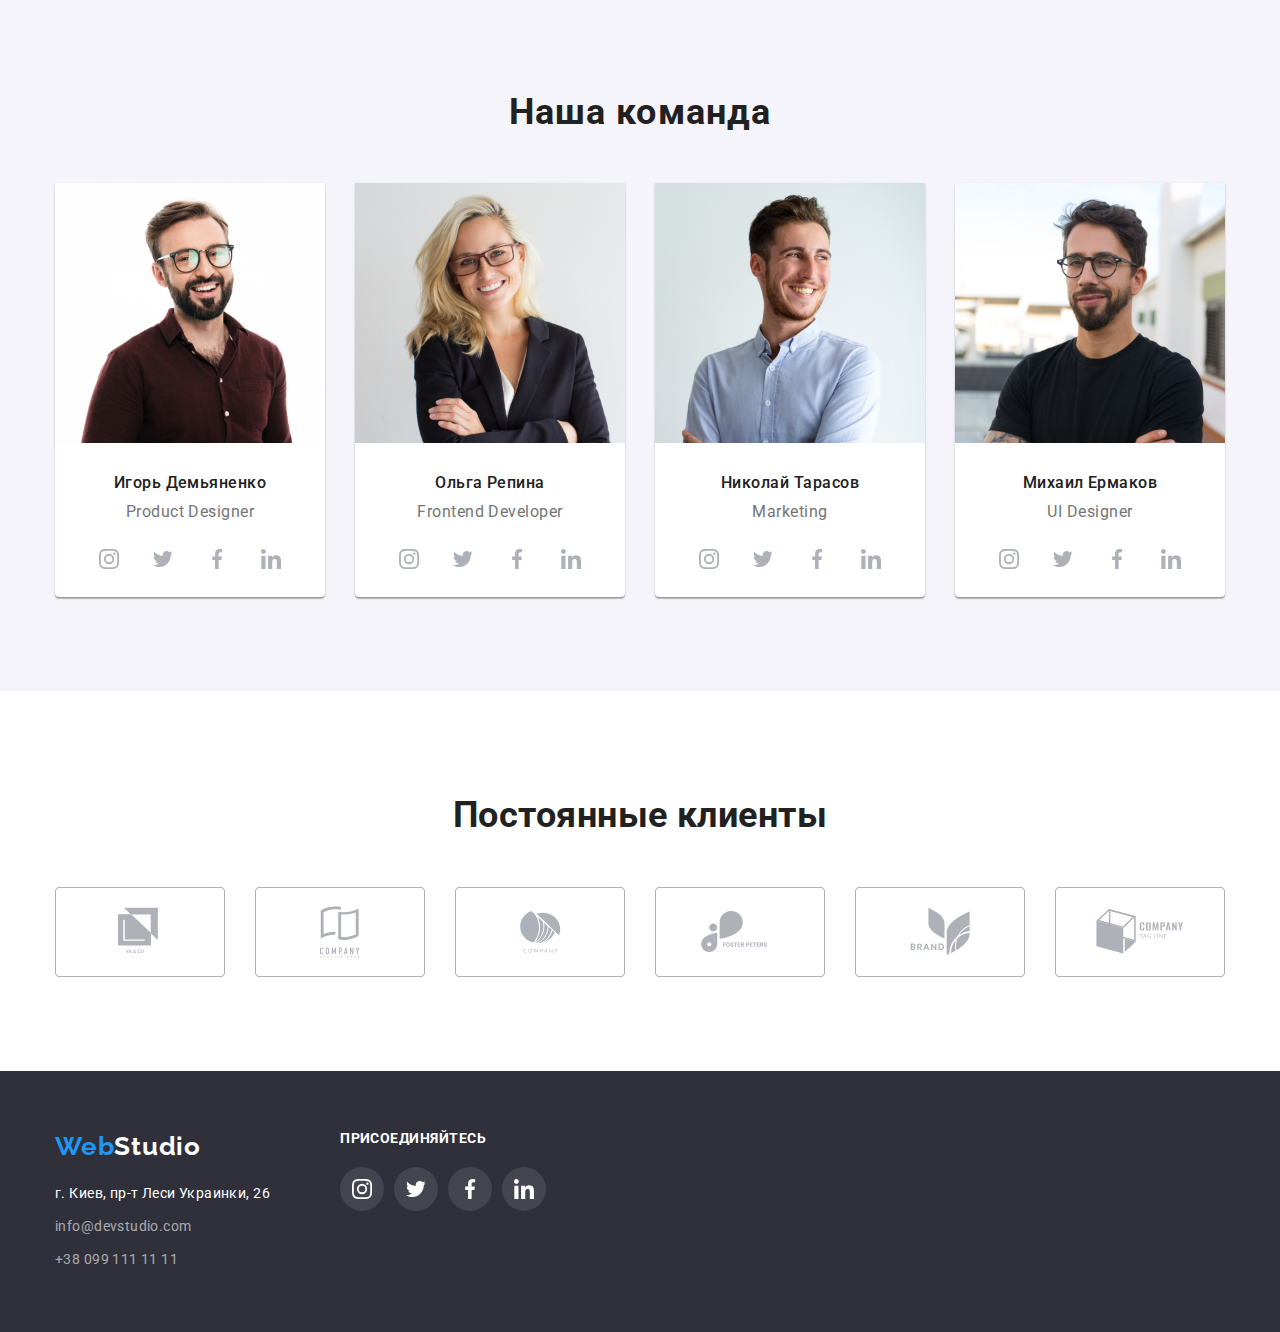
==== commit 655fb292: "1" ====
--- a/index.html
+++ b/index.html
@@ -51,13 +51,14 @@
             <section class="hero">
                 <div class="main-hero">
                     <h1 class="main-hero-title">Эффективные решения<br>для вашего бизнеса</h1>
-                    <button class="main-hero-modal-btn" type="button">Заказать услугу</button>
+                    <button class="main-hero-modal-btn" data-modal-open>Заказать услугу</button>
                 </div>
             </section>
         </div>
         <!--Basic tricks-->
-        <section class="basic-tricks">
-            <div class="container">                                                           
+        <section class="basic-tricks space-sections">
+            <div class="container">
+                <h2 class="visually-hidden">Наши достоинства</h2>                                         
                 <ul class="basic-tricks-list">
                     <li class="basic-tricks-item ">
                         <div class="icon-division">
@@ -387,6 +388,19 @@
                   
         
     </footer>
+     <!-- Модальное окно  is-hidden-->
+        
+     <div class="backdrop is-hidden" data-modal>
+        <div class="modal">
+            <button class="modal-close-btn" data-modal-close>
+                <svg class="close">
+                    <use href="./images/symbol-defs.svg#icon-close"></use>
+                </svg>
+            </button>
+    
+        </div>
+    </div>
+<script src="./js/modal.js"></script>
 </body>
 
 </html>--- a/css/styles.css
+++ b/css/styles.css
@@ -31,6 +31,9 @@
   --our-team: #f5f4fa;
   --main-letter-spacing: 0.03em;
   --frame-portfolio-photo: #eeeeee;
+  --big-space: 94px;
+  --betw-space: 30px;
+  --menu-space: 32px;
   --transition-menu: color 250ms cubic-bezier(0.4, 0, 0.2, 1);
 }
 
@@ -56,6 +59,7 @@
 
 img {
   display: block;
+  
 }
 
 li {
@@ -262,6 +266,7 @@
 }
 
 /*SVG*/
+
 .info-icon-mail {
   width: 16px;
   height: 12px;
@@ -302,6 +307,12 @@
   background-position: center;
   max-width: 1600px;
   max-height: 600px;
+}
+
+.main-hero {
+  display: flex;
+  flex-direction: column;
+  align-items: center;
 }
 
 .main-hero-modal-btn {
@@ -318,6 +329,25 @@
 
   border-radius: 4px;
   border: none;
+  margin-top: 40px;
+  padding-top: 10px;
+  padding-bottom: 10px;
+  padding-left: var(--menu-space);
+  padding-right: var(--menu-space);
+}
+
+.visually-hidden {
+  position: absolute;
+  clip: rect(0 0 0 0);
+  width: 1px;
+  height: 1px;
+  margin: -1px;
+}
+
+.space-sections {
+  padding-top: var(--big-space);
+  padding-bottom: var(--big-space);
+
 }
 
 .main-hero-title {
@@ -602,6 +632,7 @@
   justify-content: center;
   align-items: center;
   fill: #afb1b8;
+  transition: background-color 250ms cubic-bezier(0.4, 0, 0.2, 1);
 }
 
 .social-item:not(:last-child) {
@@ -616,6 +647,7 @@
 .link-network:hover .icon-network,
 .link-network:focus .icon-network {
   fill: #ffffff;
+  
 }
 
 /* Our team */
@@ -898,3 +930,57 @@
 .item-join:not(:last-child) {
   margin-right: 10px;
 }
+
+/* modal window */
+
+.backdrop {
+  position: fixed;
+  top: 0;
+  left: 0;
+  width: 100%;
+  height: 100%;
+  background-color: rgba(0, 0, 0, 0.2);
+}
+
+.modal {
+  position: absolute;
+  top: 50%;
+  left: 50%;
+  transform: translate(-50%, -50%);
+
+  width: 528px;
+  height: 581px;
+  background-color: var(--white-bg-color);
+  box-shadow: 0px 1px 3px rgba(0, 0, 0, 0.12), 0px 1px 1px rgba(0, 0, 0, 0.14),
+    0px 2px 1px rgba(0, 0, 0, 0.2);
+  border-radius: 4px;
+}
+
+.backdrop.is-hidden {
+  opacity: 0;
+  visibility: hidden;
+  pointer-events: none;
+  transition: all 250ms cubic-bezier(0.4, 0, 0.2, 1);
+}
+
+.modal-close-btn {
+  display: flex;
+  position: absolute;
+  align-items: center;
+  justify-content: center;
+  right: 8px;
+  top: 8px;
+
+  width: 30px;
+  height: 30px;
+
+  border: 1px solid rgba(0, 0, 0, 0.1);
+  border-radius: 50%;
+  outline: none;
+  cursor: pointer;
+}
+
+.close {
+  height: 11px;
+  width: 11px;
+}
